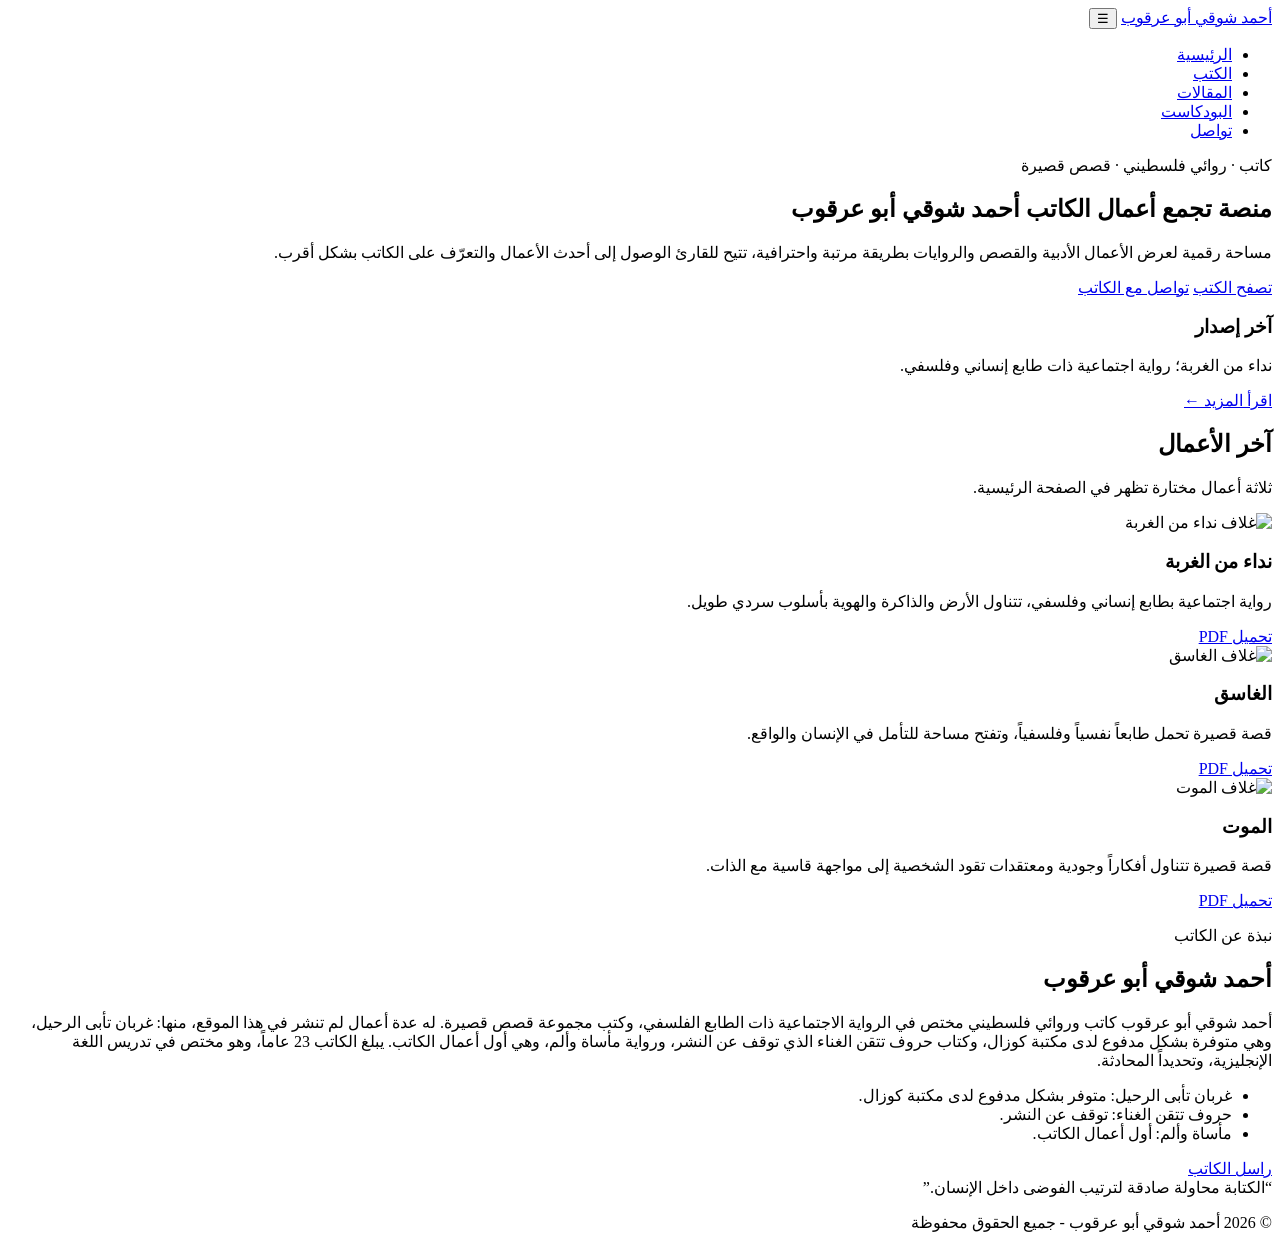
==== index.html @ d025ea5f "Add files via upload" ====
<!DOCTYPE html>
<html lang="ar" dir="rtl">
<head>
  <meta charset="UTF-8" />
  <meta name="viewport" content="width=device-width, initial-scale=1.0" />
  <title>أحمد شوقي أبو عرقوب | الصفحة الرئيسية</title>
  <link rel="stylesheet" href="css/style.css" />
</head>
<body><header class="site-header">
  <nav class="navbar container">
    <a href="index.html" class="logo">أحمد شوقي <span>أبو عرقوب</span></a>
    <button class="menu-btn" id="menuBtn">☰</button>
    <ul class="nav-links" id="navLinks">
      <li><a class="active" href="index.html">الرئيسية</a></li>
      <li><a  href="books.html">الكتب</a></li>
      <li><a  href="articles.html">المقالات</a></li>
      <li><a  href="podcast.html">البودكاست</a></li>
      <li><a  href="contact.html">تواصل</a></li>
    </ul>
  </nav>
</header>
<main>
  <section class="hero">
    <div class="container hero-grid">
      <div class="hero-text">
        <p class="tag">كاتب · روائي فلسطيني · قصص قصيرة</p>
        <h1>منصة تجمع أعمال الكاتب أحمد شوقي أبو عرقوب</h1>
        <p>مساحة رقمية لعرض الأعمال الأدبية والقصص والروايات بطريقة مرتبة واحترافية، تتيح للقارئ الوصول إلى أحدث الأعمال والتعرّف على الكاتب بشكل أقرب.</p>
        <div class="hero-actions">
          <a href="books.html" class="btn primary">تصفح الكتب</a>
          <a href="contact.html" class="btn secondary">تواصل مع الكاتب</a>
        </div>
      </div>
      <div class="hero-card">
        <h3>آخر إصدار</h3>
        <p>نداء من الغربة؛ رواية اجتماعية ذات طابع إنساني وفلسفي.</p>
        <a href="books.html">اقرأ المزيد ←</a>
      </div>
    </div>
  </section>
  <section class="section container">
    <div class="section-title">
      <h2>آخر الأعمال</h2>
      <p>ثلاثة أعمال مختارة تظهر في الصفحة الرئيسية.</p>
    </div>
    <div class="cards-grid">
      <article class="work-card">
        <div class="book-cover image-cover"><img src="images/covers/nidaa.jpg" alt="غلاف نداء من الغربة"></div>
        <h3>نداء من الغربة</h3>
        <p>رواية اجتماعية بطابع إنساني وفلسفي، تتناول الأرض والذاكرة والهوية بأسلوب سردي طويل.</p>
        <a href="books-pdf/nidaa-min-al-ghurba.pdf" class="btn small" target="_blank" download>تحميل PDF</a>
      </article>
      <article class="work-card">
        <div class="book-cover image-cover"><img src="images/covers/alghasiq.jpg" alt="غلاف الغاسق"></div>
        <h3>الغاسق</h3>
        <p>قصة قصيرة تحمل طابعاً نفسياً وفلسفياً، وتفتح مساحة للتأمل في الإنسان والواقع.</p>
        <a href="books-pdf/alghasiq.pdf" class="btn small" target="_blank" download>تحميل PDF</a>
      </article>
      <article class="work-card">
        <div class="book-cover image-cover"><img src="images/covers/almawt.jpg" alt="غلاف الموت"></div>
        <h3>الموت</h3>
        <p>قصة قصيرة تتناول أفكاراً وجودية ومعتقدات تقود الشخصية إلى مواجهة قاسية مع الذات.</p>
        <a href="books-pdf/almawt.pdf" class="btn small" target="_blank" download>تحميل PDF</a>
      </article>
    </div>
  </section>
  <section class="about-preview">
    <div class="container about-grid">
      <div>
        <p class="tag">نبذة عن الكاتب</p>
        <h2>أحمد شوقي أبو عرقوب</h2>
        <p>أحمد شوقي أبو عرقوب كاتب وروائي فلسطيني مختص في الرواية الاجتماعية ذات الطابع الفلسفي، وكتب مجموعة قصص قصيرة. له عدة أعمال لم تنشر في هذا الموقع، منها: غربان تأبى الرحيل، وهي متوفرة بشكل مدفوع لدى مكتبة كوزال، وكتاب حروف تتقن الغناء الذي توقف عن النشر، ورواية مأساة وألم، وهي أول أعمال الكاتب. يبلغ الكاتب 23 عاماً، وهو مختص في تدريس اللغة الإنجليزية، وتحديداً المحادثة.</p>
        <ul class="other-works">
          <li>غربان تأبى الرحيل: متوفر بشكل مدفوع لدى مكتبة كوزال.</li>
          <li>حروف تتقن الغناء: توقف عن النشر.</li>
          <li>مأساة وألم: أول أعمال الكاتب.</li>
        </ul>
        <a href="contact.html" class="btn primary">راسل الكاتب</a>
      </div>
      <div class="quote-box">“الكتابة محاولة صادقة لترتيب الفوضى داخل الإنسان.”</div>
    </div>
  </section>
</main>
<footer class="footer"><p>© 2026 أحمد شوقي أبو عرقوب - جميع الحقوق محفوظة</p></footer>
<script src="js/main.js"></script>
</body>
</html>
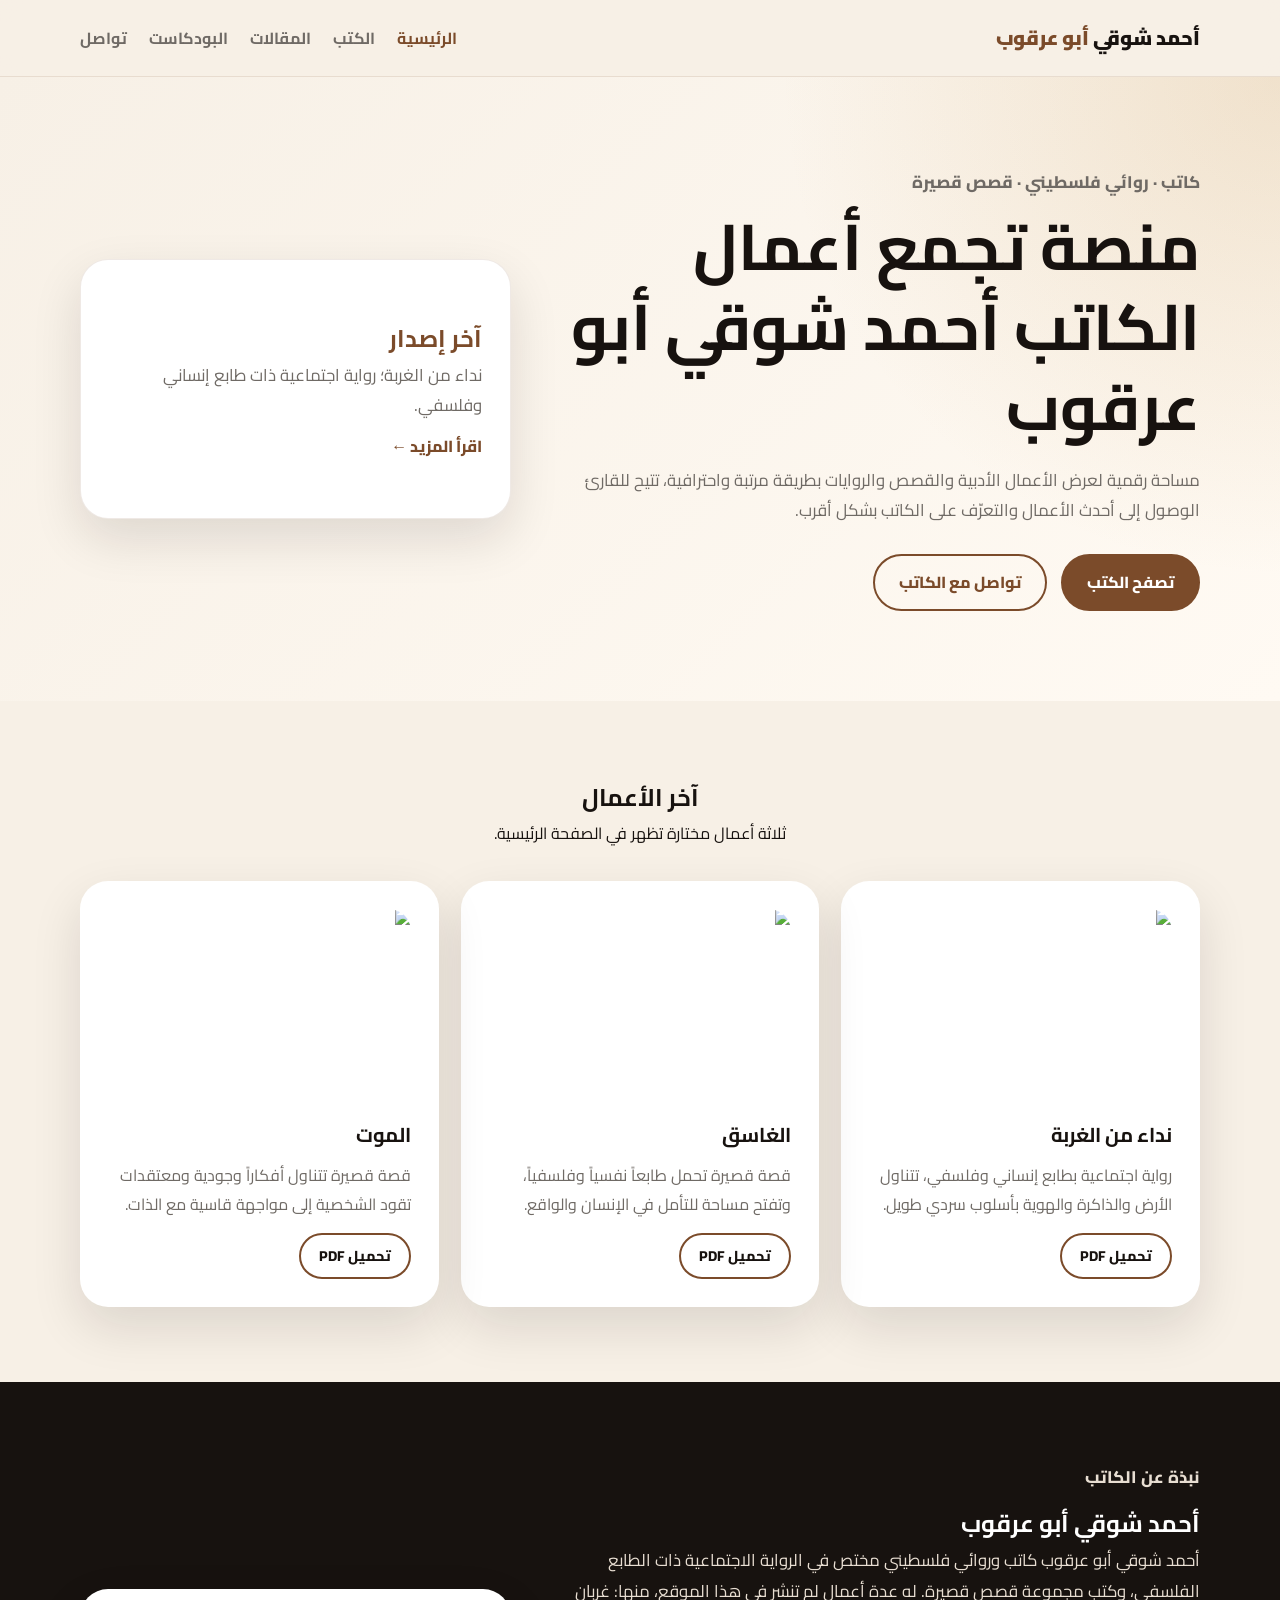
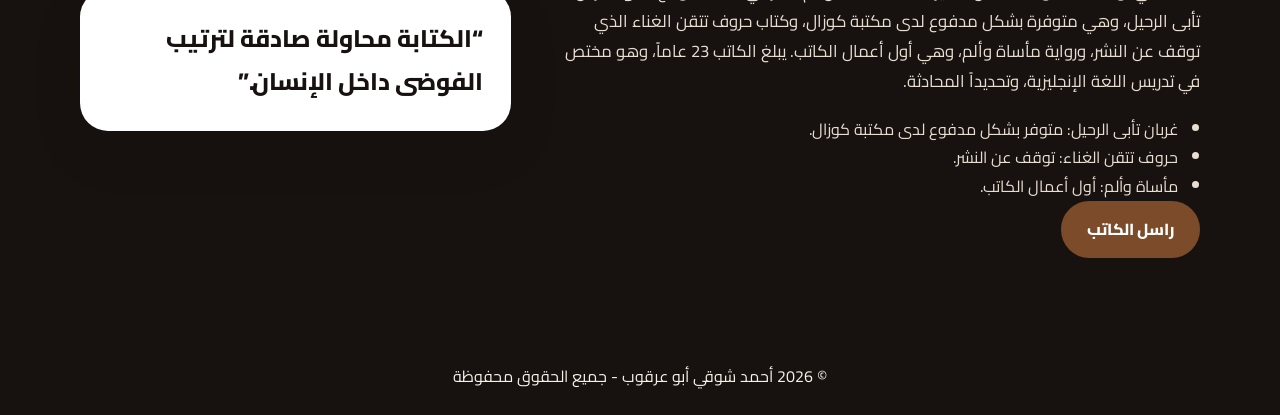
==== commit 04748059: "Update index.html" ====
--- a/index.html
+++ b/index.html
@@ -4,7 +4,7 @@
   <meta charset="UTF-8" />
   <meta name="viewport" content="width=device-width, initial-scale=1.0" />
   <title>أحمد شوقي أبو عرقوب | الصفحة الرئيسية</title>
-  <link rel="stylesheet" href="css/style.css" />
+  <link rel="stylesheet" href="style.css" />
 </head>
 <body><header class="site-header">
   <nav class="navbar container">
@@ -84,4 +84,4 @@
 <footer class="footer"><p>© 2026 أحمد شوقي أبو عرقوب - جميع الحقوق محفوظة</p></footer>
 <script src="js/main.js"></script>
 </body>
-</html>+</html>
--- a/style.css
+++ b/style.css
@@ -0,0 +1,381 @@
+@import url('https://fonts.googleapis.com/css2?family=Cairo:wght@400;600;700;900&display=swap');
+
+:root {
+  --dark: #17120f;
+  --brown: #7b4b2a;
+  --gold: #c89b5a;
+  --cream: #f7f0e6;
+  --white: #ffffff;
+  --gray: #6f6a65;
+  --shadow: 0 20px 50px rgba(23, 18, 15, 0.12);
+}
+
+* {
+  margin: 0;
+  padding: 0;
+  box-sizing: border-box;
+}
+
+body {
+  font-family: 'Cairo', sans-serif;
+  background: var(--cream);
+  color: var(--dark);
+  line-height: 1.8;
+}
+
+a {
+  text-decoration: none;
+  color: inherit;
+}
+
+.container {
+  width: min(1120px, 92%);
+  margin: auto;
+}
+
+.site-header {
+  background: rgba(247, 240, 230, 0.94);
+  backdrop-filter: blur(12px);
+  position: sticky;
+  top: 0;
+  z-index: 1000;
+  border-bottom: 1px solid rgba(123, 75, 42, 0.12);
+}
+
+.navbar {
+  height: 76px;
+  display: flex;
+  align-items: center;
+  justify-content: space-between;
+}
+
+.logo {
+  font-weight: 900;
+  font-size: 1.25rem;
+}
+
+.logo span {
+  color: var(--brown);
+}
+
+.nav-links {
+  display: flex;
+  list-style: none;
+  gap: 22px;
+}
+
+.nav-links a {
+  font-weight: 700;
+  color: var(--gray);
+  transition: 0.3s;
+}
+
+.nav-links a:hover,
+.nav-links a.active {
+  color: var(--brown);
+}
+
+.menu-btn {
+  display: none;
+  background: none;
+  border: none;
+  font-size: 1.8rem;
+  cursor: pointer;
+}
+
+.hero {
+  padding: 90px 0;
+  background:
+    radial-gradient(circle at top right, rgba(200,155,90,.23), transparent 35%),
+    linear-gradient(135deg, #f7f0e6, #fffaf3);
+}
+
+.hero-grid,
+.about-grid,
+.contact-grid {
+  display: grid;
+  grid-template-columns: 1.2fr .8fr;
+  gap: 42px;
+  align-items: center;
+}
+
+.tag {
+  color: var(--brown);
+  font-weight: 800;
+  margin-bottom: 10px;
+}
+
+.hero h1,
+.page-title h1 {
+  font-size: clamp(2rem, 5vw, 4rem);
+  line-height: 1.25;
+  margin-bottom: 18px;
+}
+
+.hero p,
+.page-title p,
+.about-preview p {
+  color: var(--gray);
+  font-size: 1.05rem;
+}
+
+.hero-actions {
+  display: flex;
+  gap: 14px;
+  flex-wrap: wrap;
+  margin-top: 28px;
+}
+
+.btn {
+  display: inline-block;
+  padding: 12px 24px;
+  border-radius: 999px;
+  font-weight: 800;
+  border: 2px solid var(--brown);
+  cursor: pointer;
+}
+
+.btn.primary {
+  background: var(--brown);
+  color: var(--white);
+}
+
+.btn.secondary {
+  color: var(--brown);
+}
+
+.btn.small {
+  padding: 8px 18px;
+  margin-top: 14px;
+  font-size: .9rem;
+}
+
+.hero-card,
+.quote-box,
+.work-card,
+.article-item,
+.podcast-card,
+.contact-form,
+.contact-info {
+  background: var(--white);
+  border-radius: 28px;
+  padding: 28px;
+  box-shadow: var(--shadow);
+}
+
+.hero-card {
+  min-height: 260px;
+  display: flex;
+  flex-direction: column;
+  justify-content: center;
+  border: 1px solid rgba(123, 75, 42, 0.12);
+}
+
+.hero-card h3 {
+  color: var(--brown);
+  font-size: 1.5rem;
+}
+
+.hero-card a,
+.read-more,
+.article-item a {
+  color: var(--brown);
+  font-weight: 800;
+  margin-top: 12px;
+  display: inline-block;
+}
+
+.section,
+.page {
+  padding: 75px 0;
+}
+
+.section-title,
+.page-title {
+  text-align: center;
+  margin-bottom: 34px;
+}
+
+.cards-grid,
+.podcast-grid {
+  display: grid;
+  grid-template-columns: repeat(3, 1fr);
+  gap: 22px;
+}
+
+.work-card {
+  transition: .3s;
+}
+
+.work-card:hover {
+  transform: translateY(-8px);
+}
+
+.book-cover {
+  height: 190px;
+  border-radius: 22px;
+  background: linear-gradient(145deg, var(--brown), var(--gold));
+  color: var(--white);
+  display: grid;
+  place-items: center;
+  font-size: 2rem;
+  font-weight: 900;
+  margin-bottom: 18px;
+}
+
+.work-card h3,
+.article-item h3,
+.podcast-card h3 {
+  font-size: 1.25rem;
+  margin-bottom: 8px;
+}
+
+.work-card p,
+.article-item p,
+.podcast-card p {
+  color: var(--gray);
+}
+
+.about-preview {
+  padding: 80px 0;
+  background: var(--dark);
+  color: var(--white);
+}
+
+.about-preview p {
+  color: #e8ded2;
+}
+
+.quote-box {
+  color: var(--dark);
+  font-size: 1.5rem;
+  font-weight: 800;
+}
+
+.article-list {
+  display: grid;
+  gap: 20px;
+}
+
+.article-item span {
+  color: var(--gold);
+  font-weight: 800;
+}
+
+.podcast-card audio {
+  width: 100%;
+  margin-top: 18px;
+}
+
+.align-right {
+  text-align: right;
+}
+
+.contact-grid {
+  align-items: start;
+}
+
+.contact-info {
+  margin-top: 22px;
+}
+
+.contact-form {
+  display: grid;
+  gap: 12px;
+}
+
+.contact-form label {
+  font-weight: 800;
+}
+
+.contact-form input,
+.contact-form textarea {
+  width: 100%;
+  border: 1px solid #e1d2c0;
+  border-radius: 16px;
+  padding: 13px;
+  font-family: inherit;
+  font-size: 1rem;
+  outline: none;
+}
+
+.contact-form input:focus,
+.contact-form textarea:focus {
+  border-color: var(--brown);
+}
+
+.footer {
+  text-align: center;
+  padding: 24px;
+  background: var(--dark);
+  color: var(--cream);
+}
+
+@media (max-width: 850px) {
+  .menu-btn {
+    display: block;
+  }
+
+  .nav-links {
+    position: absolute;
+    top: 76px;
+    right: 0;
+    width: 100%;
+    background: var(--cream);
+    flex-direction: column;
+    padding: 20px;
+    display: none;
+    border-bottom: 1px solid #e5d6c5;
+  }
+
+  .nav-links.show {
+    display: flex;
+  }
+
+  .hero-grid,
+  .about-grid,
+  .contact-grid,
+  .cards-grid,
+  .podcast-grid {
+    grid-template-columns: 1fr;
+  }
+
+  .hero {
+    padding: 60px 0;
+  }
+}
+
+
+/* إضافات بسيطة لعرض الأغلفة الحقيقية مع الحفاظ على شكل التصميم */
+.book-cover.image-cover {
+  padding: 0;
+  overflow: hidden;
+  background: #fff;
+}
+.book-cover.image-cover img {
+  width: 100%;
+  height: 100%;
+  object-fit: cover;
+  display: block;
+}
+.contact-info a {
+  color: var(--brown);
+  font-weight: 800;
+}
+.unavailable {
+  display: inline-block;
+  padding: 8px 18px;
+  margin-top: 14px;
+  font-size: .9rem;
+  border-radius: 999px;
+  font-weight: 800;
+  border: 2px solid #d8c7b6;
+  color: var(--gray);
+}
+.other-works {
+  margin-top: 18px;
+  color: #e8ded2;
+}
+.other-works li {
+  margin-right: 22px;
+}
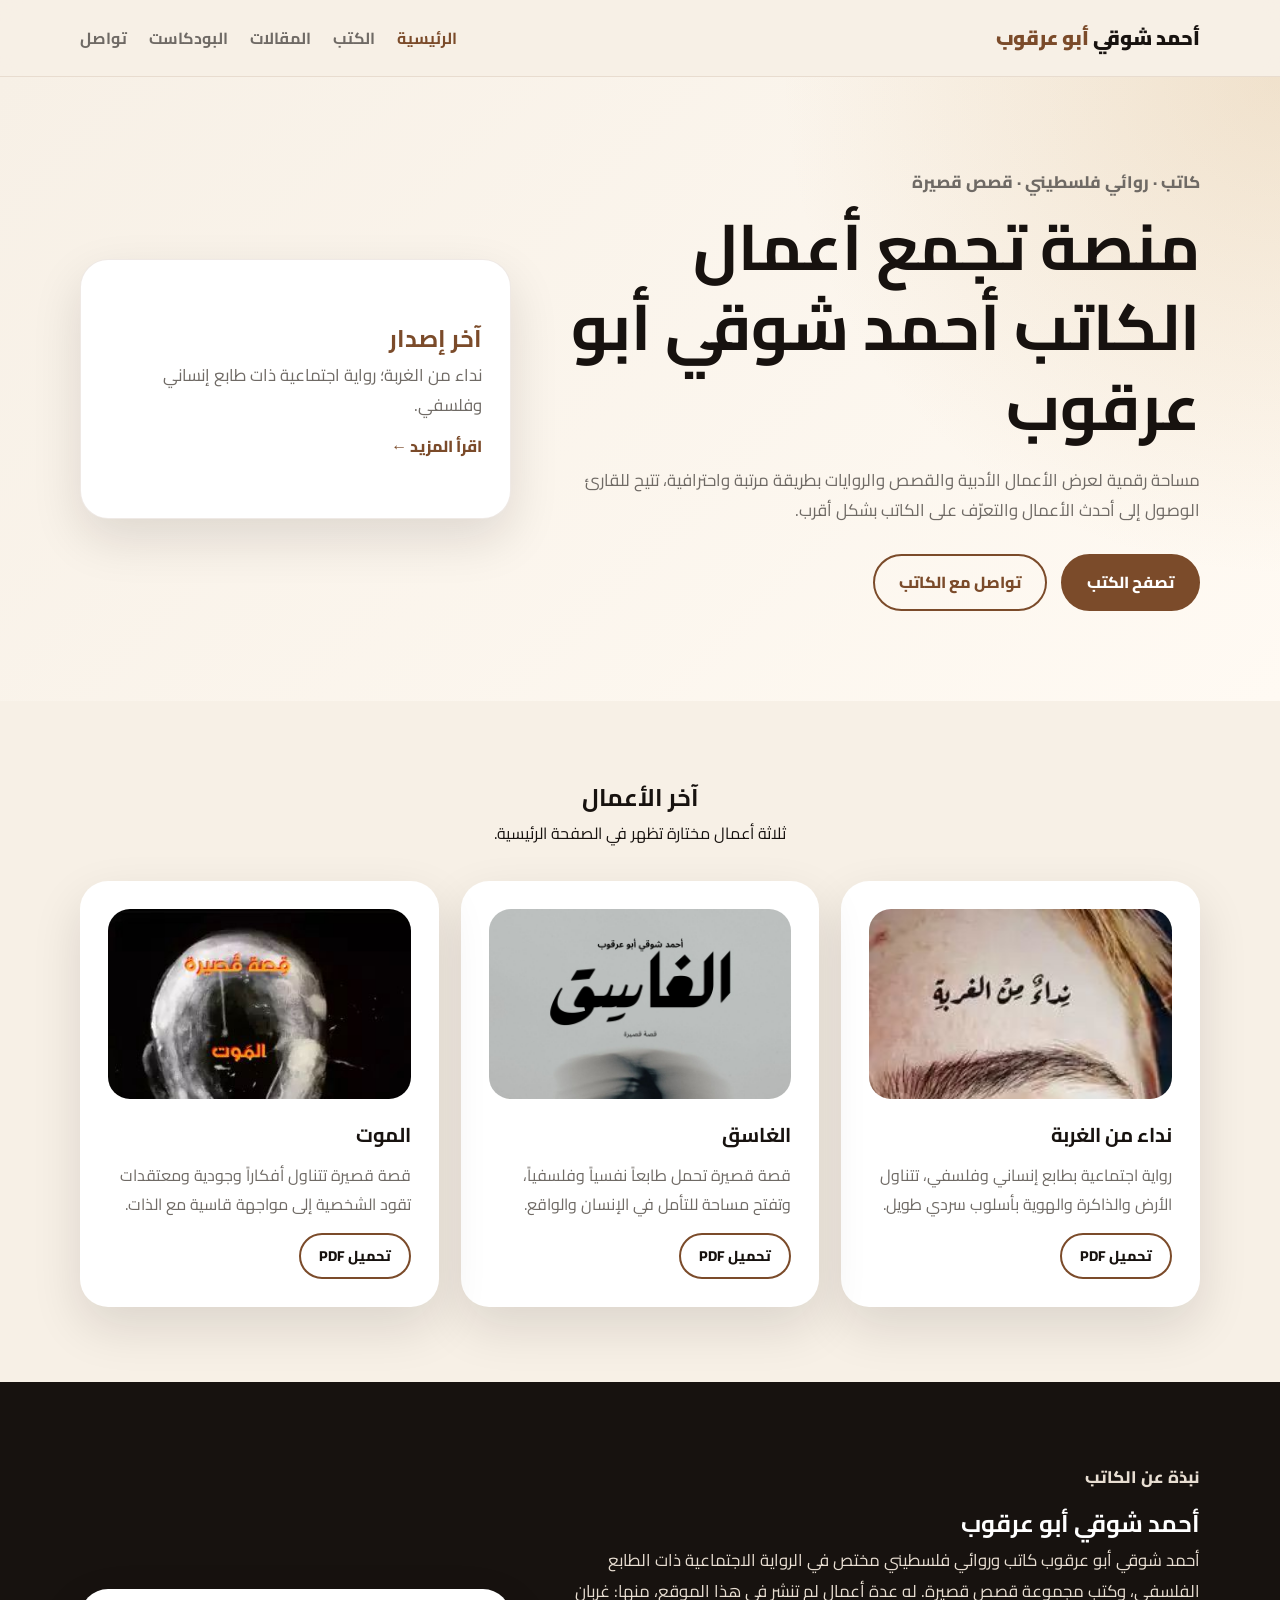
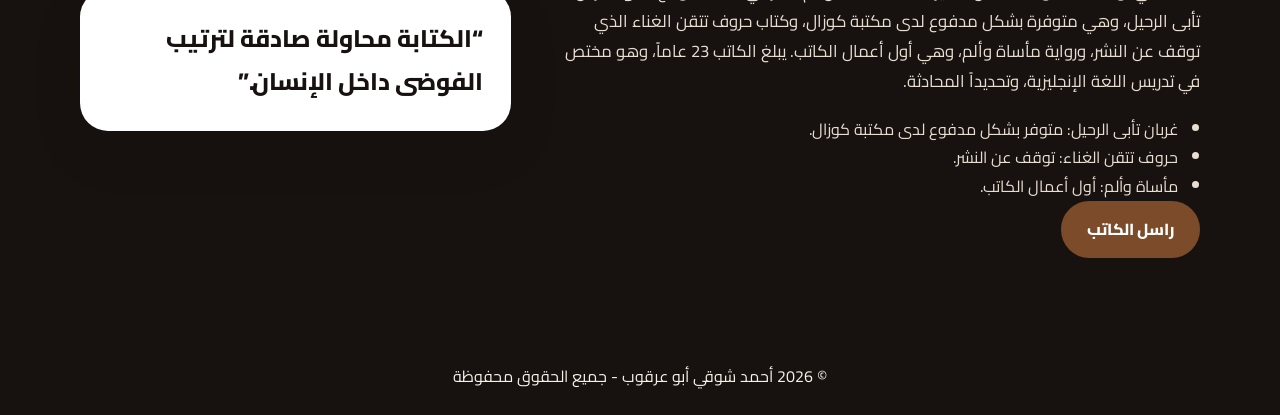
==== commit 34ffd6b0: "Update index.html" ====
--- a/index.html
+++ b/index.html
@@ -45,22 +45,22 @@
     </div>
     <div class="cards-grid">
       <article class="work-card">
-        <div class="book-cover image-cover"><img src="images/covers/nidaa.jpg" alt="غلاف نداء من الغربة"></div>
+        <div class="book-cover image-cover"><img src="nidaa.jpg" alt="غلاف نداء من الغربة"></div>
         <h3>نداء من الغربة</h3>
         <p>رواية اجتماعية بطابع إنساني وفلسفي، تتناول الأرض والذاكرة والهوية بأسلوب سردي طويل.</p>
-        <a href="books-pdf/nidaa-min-al-ghurba.pdf" class="btn small" target="_blank" download>تحميل PDF</a>
+        <a href="nidaa-min-al-ghurba.pdf" class="btn small" target="_blank" download>تحميل PDF</a>
       </article>
       <article class="work-card">
-        <div class="book-cover image-cover"><img src="images/covers/alghasiq.jpg" alt="غلاف الغاسق"></div>
+        <div class="book-cover image-cover"><img src="alghasiq.jpg" alt="غلاف الغاسق"></div>
         <h3>الغاسق</h3>
         <p>قصة قصيرة تحمل طابعاً نفسياً وفلسفياً، وتفتح مساحة للتأمل في الإنسان والواقع.</p>
         <a href="books-pdf/alghasiq.pdf" class="btn small" target="_blank" download>تحميل PDF</a>
       </article>
       <article class="work-card">
-        <div class="book-cover image-cover"><img src="images/covers/almawt.jpg" alt="غلاف الموت"></div>
+        <div class="book-cover image-cover"><img src="almawt.jpg" alt="غلاف الموت"></div>
         <h3>الموت</h3>
         <p>قصة قصيرة تتناول أفكاراً وجودية ومعتقدات تقود الشخصية إلى مواجهة قاسية مع الذات.</p>
-        <a href="books-pdf/almawt.pdf" class="btn small" target="_blank" download>تحميل PDF</a>
+        <a href="almawt.pdf" class="btn small" target="_blank" download>تحميل PDF</a>
       </article>
     </div>
   </section>
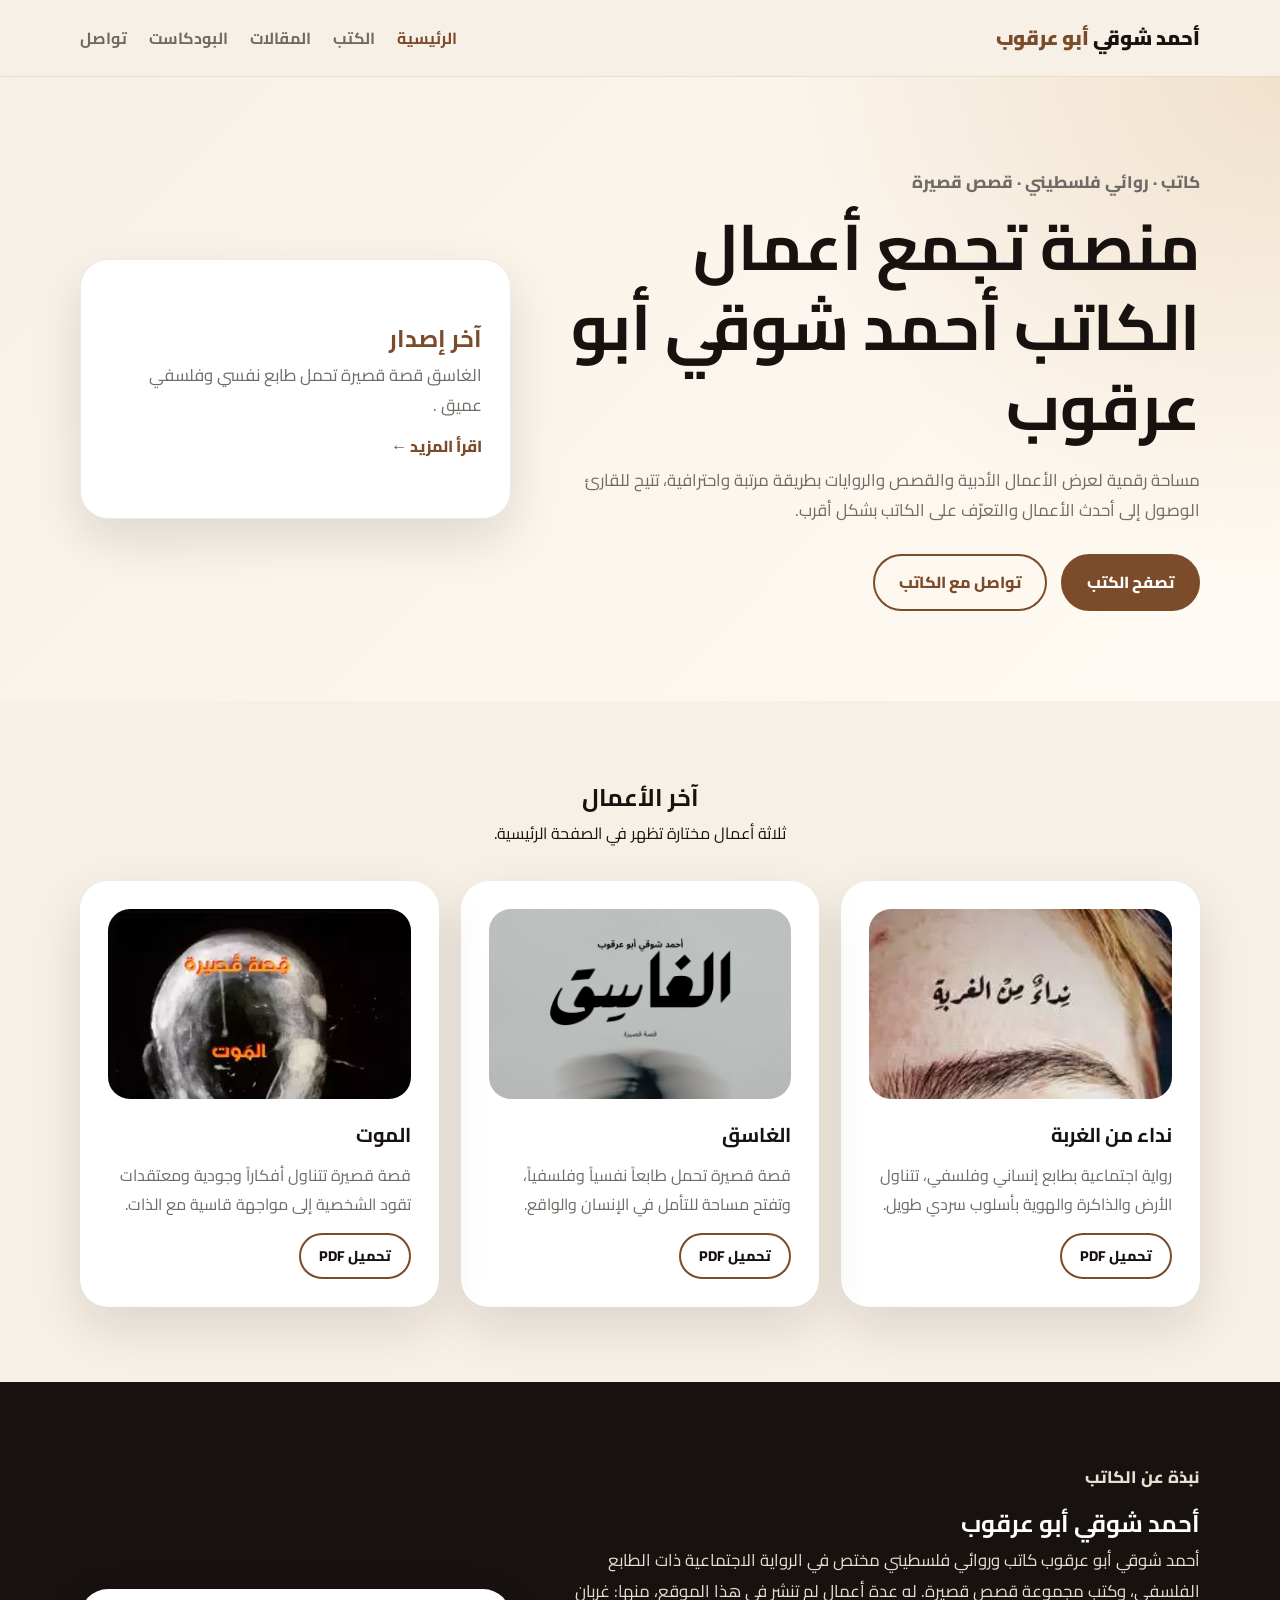
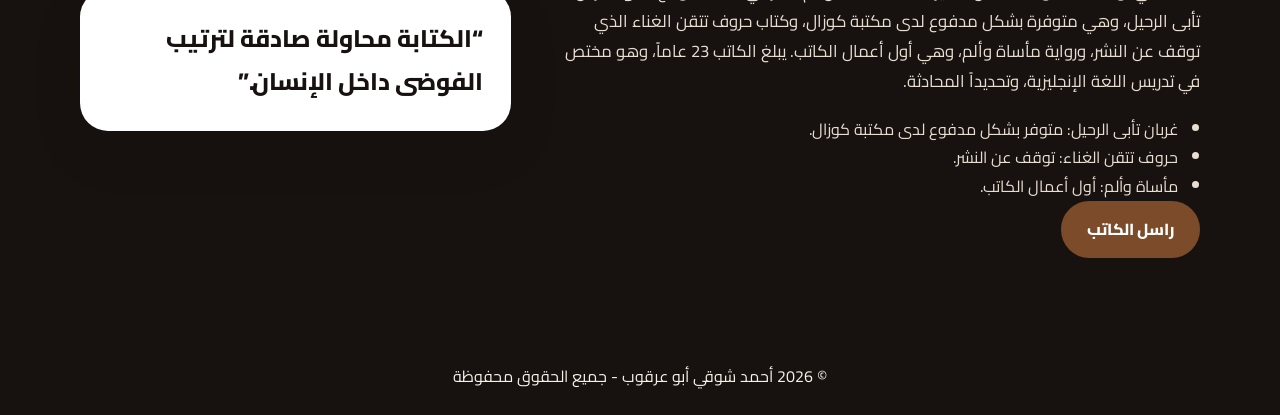
==== commit cbdff191: "Update index.html" ====
--- a/index.html
+++ b/index.html
@@ -33,7 +33,7 @@
       </div>
       <div class="hero-card">
         <h3>آخر إصدار</h3>
-        <p>نداء من الغربة؛ رواية اجتماعية ذات طابع إنساني وفلسفي.</p>
+        <p>الغاسق قصة قصيرة تحمل طابع نفسي وفلسفي عميق .</p>
         <a href="books.html">اقرأ المزيد ←</a>
       </div>
     </div>
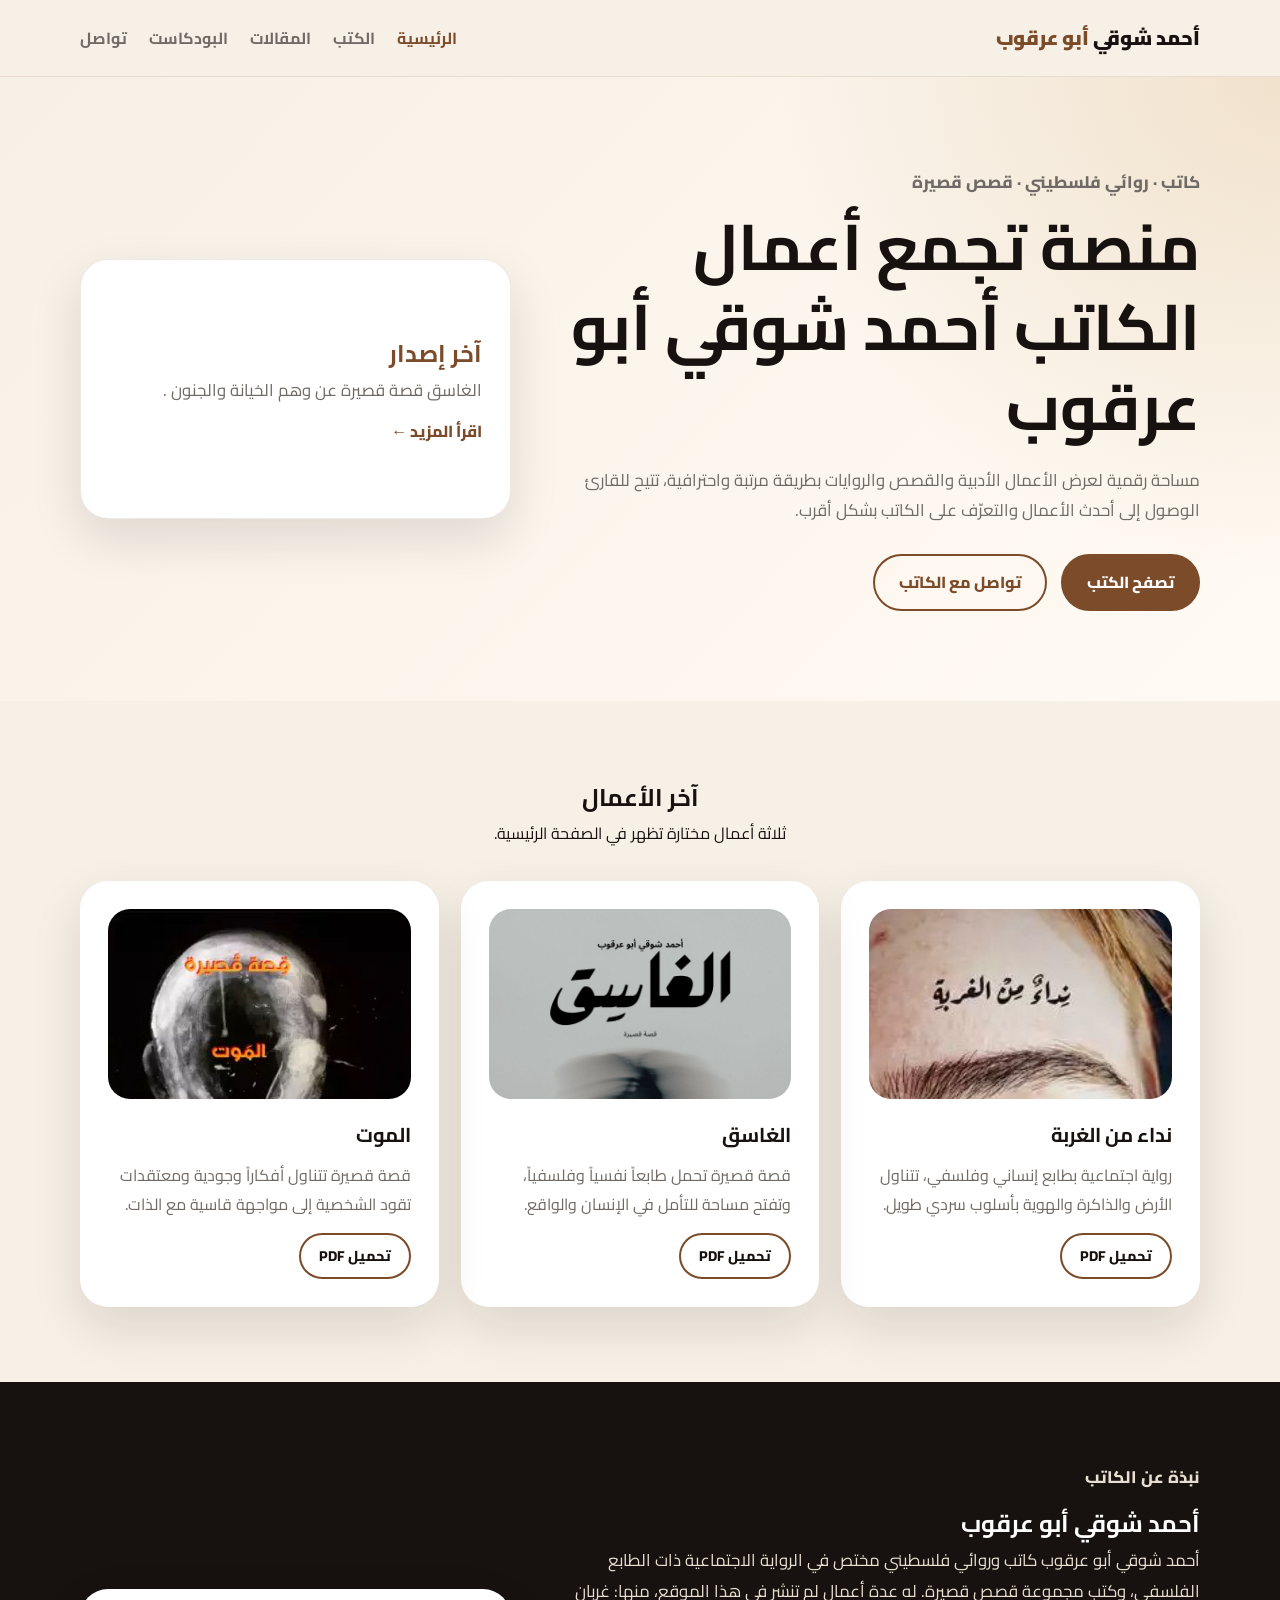
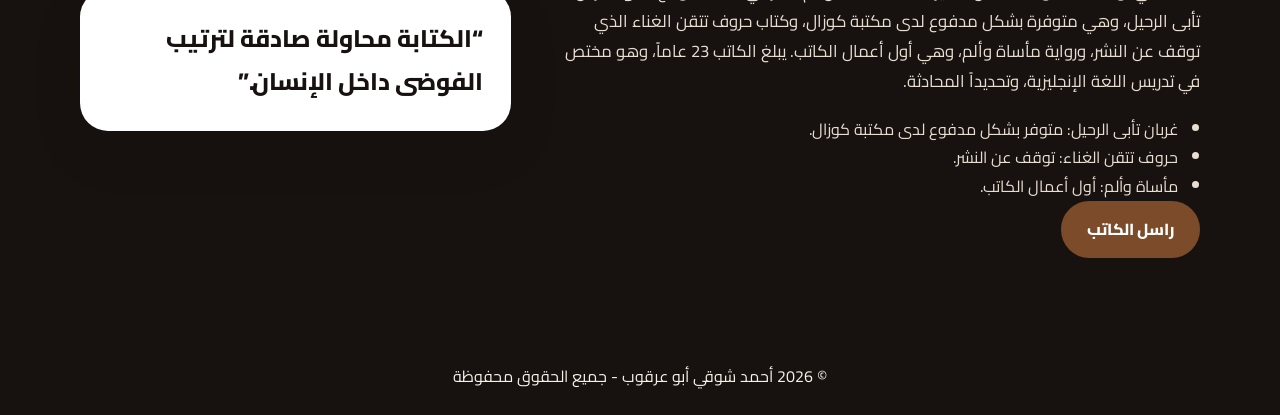
==== commit 719fed56: "Update index.html" ====
--- a/index.html
+++ b/index.html
@@ -33,7 +33,7 @@
       </div>
       <div class="hero-card">
         <h3>آخر إصدار</h3>
-        <p>الغاسق قصة قصيرة تحمل طابع نفسي وفلسفي عميق .</p>
+        <p>الغاسق قصة قصيرة عن وهم الخيانة والجنون .</p>
         <a href="books.html">اقرأ المزيد ←</a>
       </div>
     </div>
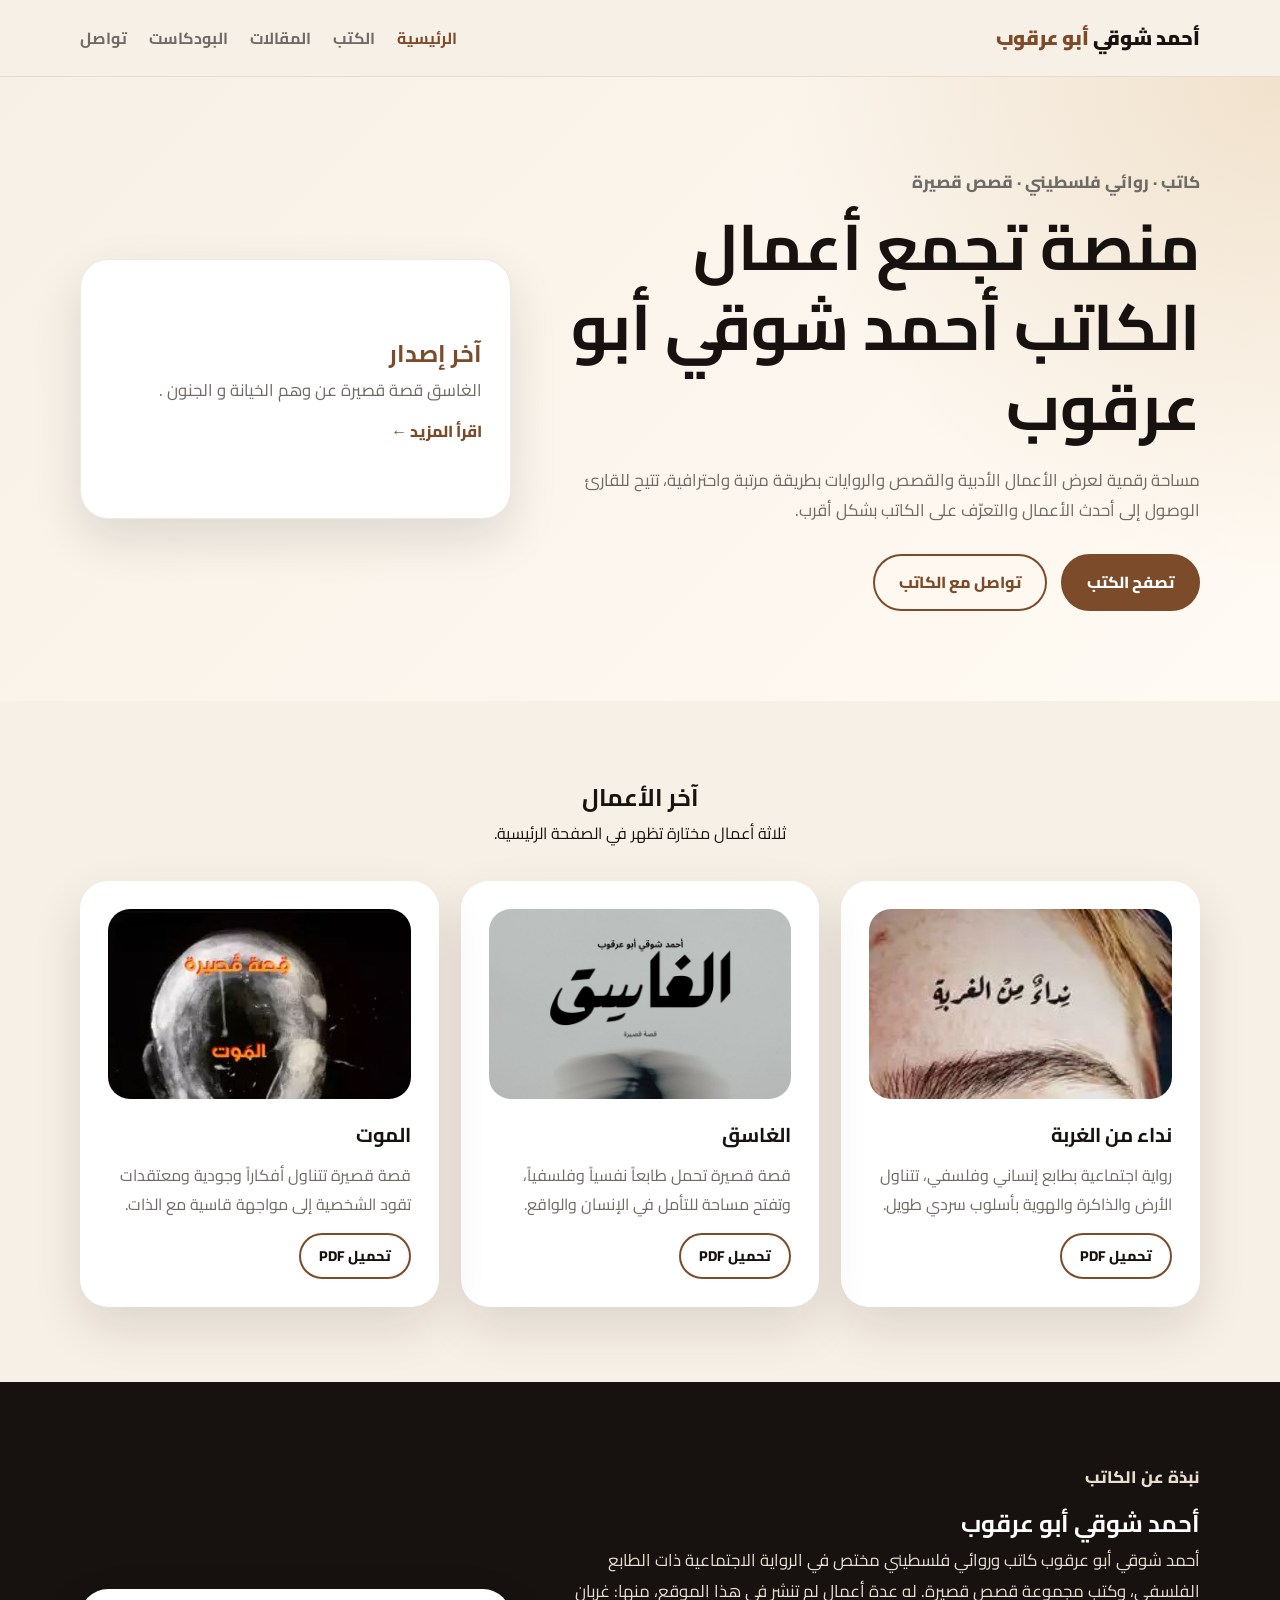
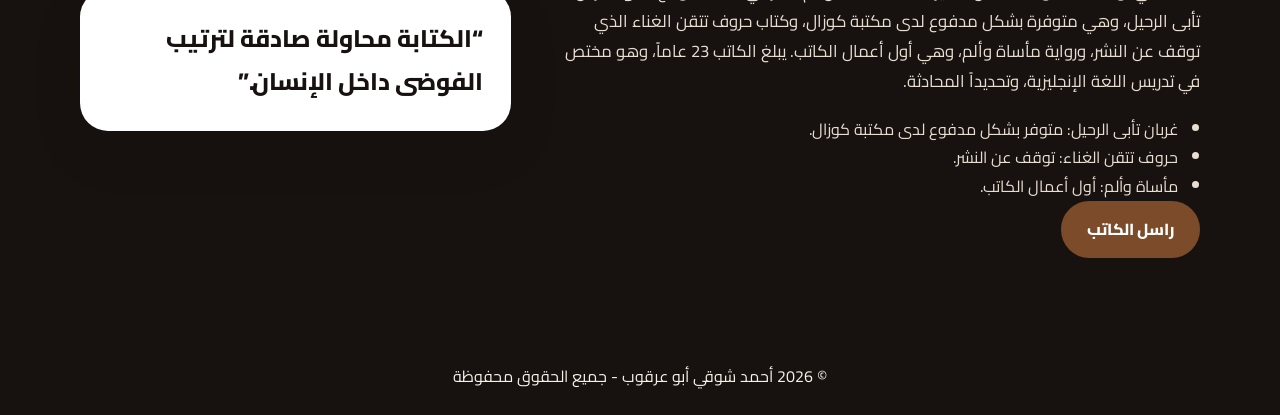
==== commit 5188e492: "Update index.html" ====
--- a/index.html
+++ b/index.html
@@ -33,7 +33,7 @@
       </div>
       <div class="hero-card">
         <h3>آخر إصدار</h3>
-        <p>الغاسق قصة قصيرة عن وهم الخيانة والجنون .</p>
+        <p>الغاسق قصة قصيرة عن وهم الخيانة و الجنون .</p>
         <a href="books.html">اقرأ المزيد ←</a>
       </div>
     </div>
